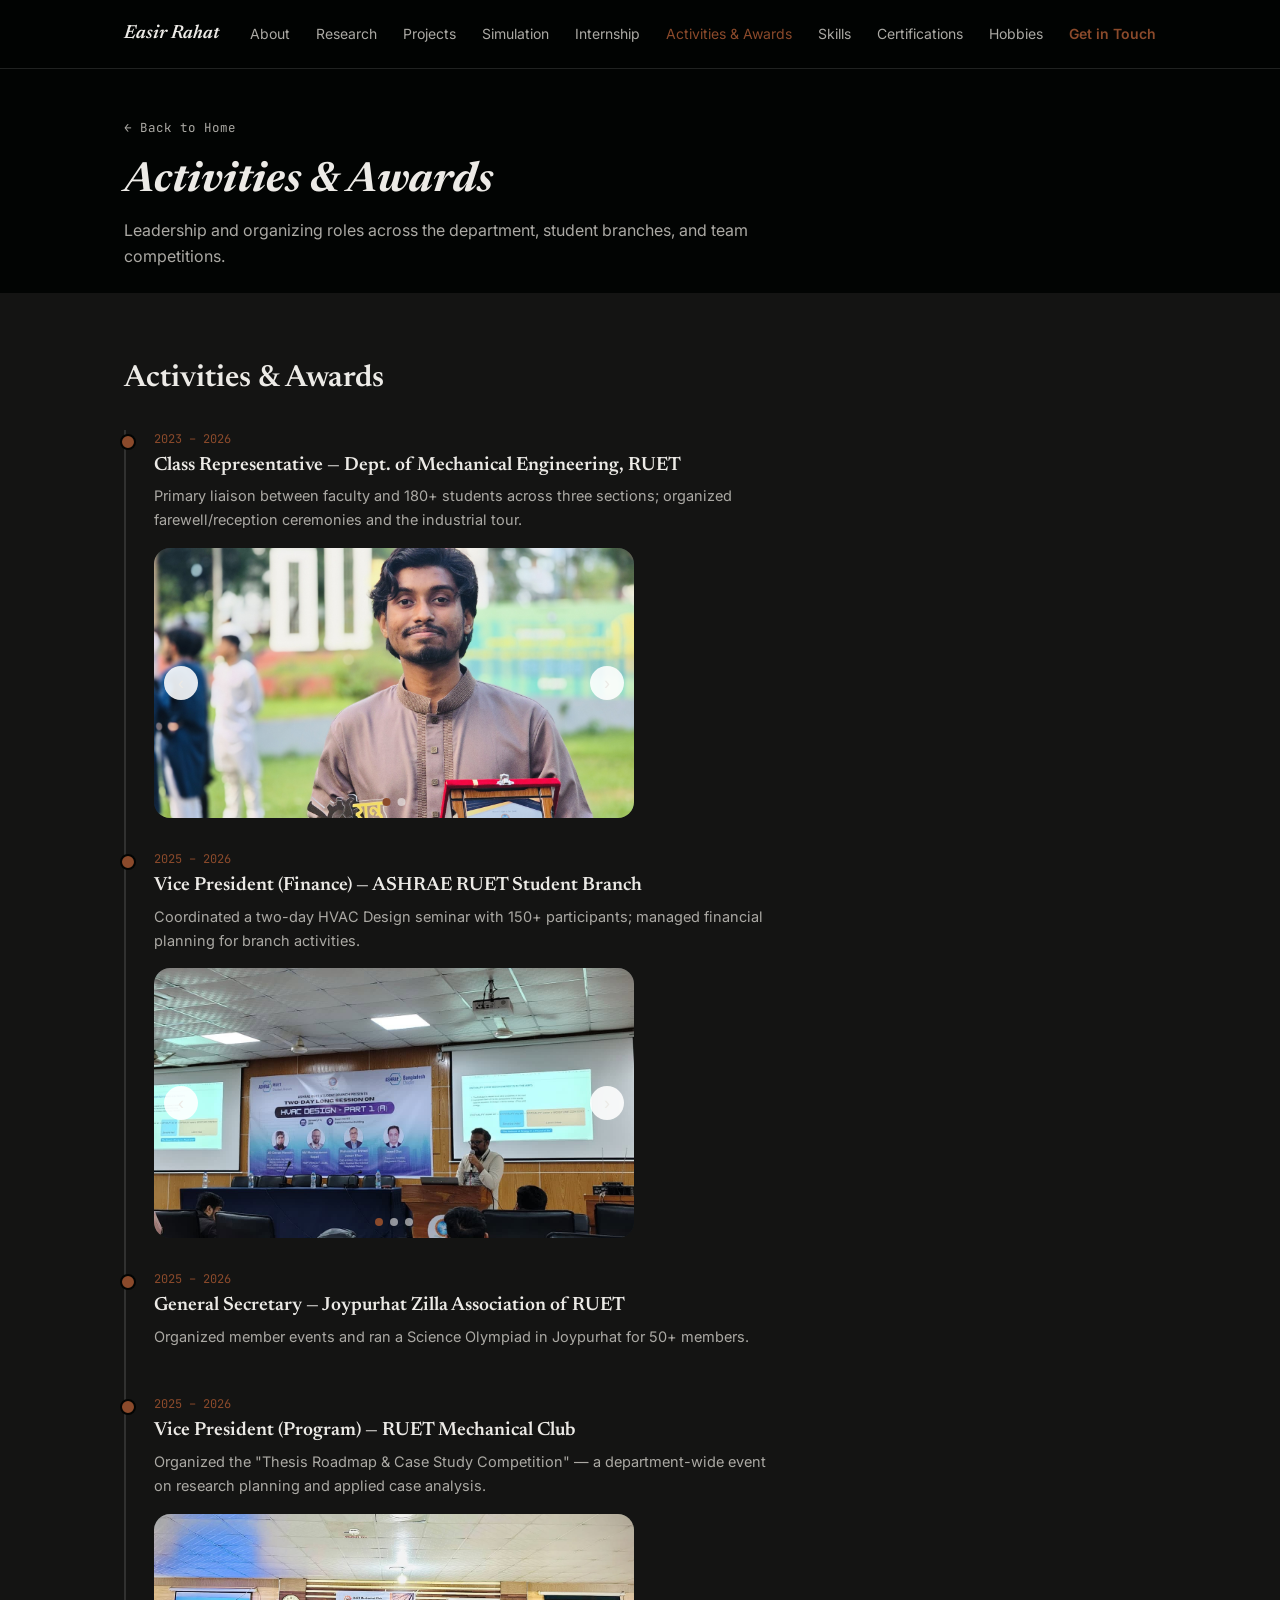
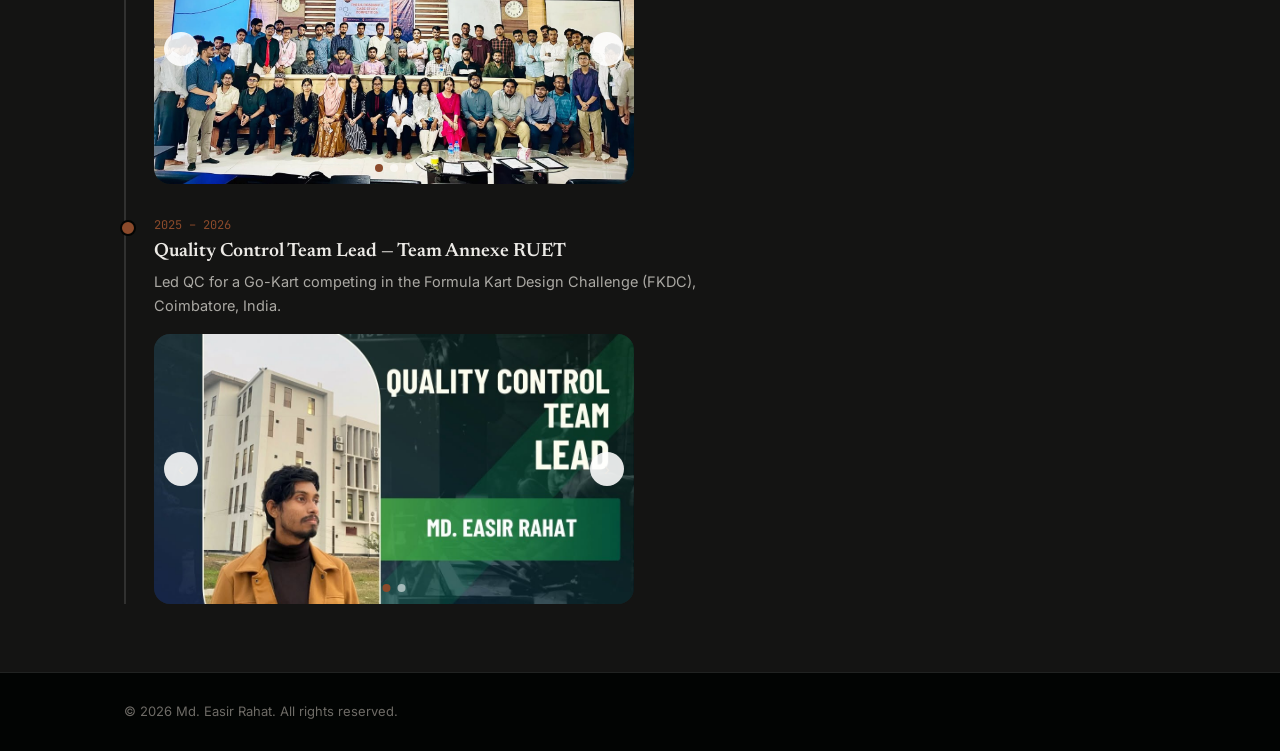
==== activities.html @ 3bb2a281 "Add files via upload" ====
<!DOCTYPE html>
<html lang="en">
<head>
<meta charset="UTF-8">
<meta name="viewport" content="width=device-width, initial-scale=1.0">
<title>Activities & Awards — Md. Easir Rahat</title>
<meta name="description" content="Leadership roles, activities, and awards of Md. Easir Rahat.">
<link rel="preconnect" href="https://fonts.googleapis.com">
<link rel="preconnect" href="https://fonts.gstatic.com" crossorigin>
<link href="https://fonts.googleapis.com/css2?family=Newsreader:ital,wght@0,500;0,600;1,500&family=Inter:wght@400;500;600;700&family=JetBrains+Mono:wght@400;500&display=swap" rel="stylesheet">
<link rel="stylesheet" href="styles.css">
</head>
<body>

<header class="site-header" id="top">
  <div class="wrap header-inner">
    <a class="wordmark" href="index.html#top">Easir Rahat</a>
    <nav class="main-nav" id="main-nav">
      <a href="index.html#about">About</a>
      <a href="research.html">Research</a>
      <a href="projects.html">Projects</a>
      <a href="simulation.html">Simulation</a>
      <a href="internship.html">Internship</a>
      <a href="activities.html" class="is-current">Activities & Awards</a>
      <a href="skills.html">Skills</a>
      <a href="certifications.html">Certifications</a>
      <a href="hobbies.html">Hobbies</a>
      <a href="index.html#contact" class="nav-cta">Get in Touch</a>
    </nav>
    <button class="nav-toggle" id="nav-toggle" aria-label="Toggle menu" aria-expanded="false">
      <span></span><span></span><span></span>
    </button>
  </div>
</header>

<main>

  <section class="page-hero">
    <div class="wrap">
      <a class="back-link" href="index.html">&larr; Back to Home</a>
      <h1>Activities &amp; Awards</h1>
      <p class="page-hero-desc">Leadership and organizing roles across the department, student branches, and team competitions.</p>
    </div>
  </section>
<section class="section alt" id="activities">
    <div class="wrap">
      <h2>Activities &amp; Awards</h2>

      <ol class="timeline">
        <li>
          <span class="timeline-date">2023 – 2026</span>
          <div class="timeline-body">
            <h3>Class Representative — Dept. of Mechanical Engineering, RUET</h3>
            <p>Primary liaison between faculty and 180+ students across three sections; organized farewell/reception ceremonies and the industrial tour.</p>
            <div class="carousel carousel-sm" data-carousel>
              <div class="carousel-track">
                <img src="assets/img/events/classrep-award-holding-plaque.jpg" alt="Receiving the Class Representative award">
                <img src="assets/img/events/classrep-group-with-tokens.jpg" alt="Class Representatives with their award plaques">
              </div>
              <button class="carousel-arrow prev" aria-label="Previous photo">‹</button>
              <button class="carousel-arrow next" aria-label="Next photo">›</button>
              <div class="carousel-dots"></div>
            </div>
          </div>
        </li>
        <li>
          <span class="timeline-date">2025 – 2026</span>
          <div class="timeline-body">
            <h3>Vice President (Finance) — ASHRAE RUET Student Branch</h3>
            <p>Coordinated a two-day HVAC Design seminar with 150+ participants; managed financial planning for branch activities.</p>
            <div class="carousel carousel-sm" data-carousel>
              <div class="carousel-track">
                <img src="assets/img/events/ashrae-hvac-speaker.jpg" alt="Speaker presenting at the ASHRAE HVAC Design session">
                <img src="assets/img/events/ashrae-hvac-audience.jpg" alt="Audience at the ASHRAE HVAC Design session">
                <img src="assets/img/events/ashrae-hvac-group-photo.jpg" alt="Group photo at the ASHRAE HVAC Design session">
              </div>
              <button class="carousel-arrow prev" aria-label="Previous photo">‹</button>
              <button class="carousel-arrow next" aria-label="Next photo">›</button>
              <div class="carousel-dots"></div>
            </div>
          </div>
        </li>
        <li>
          <span class="timeline-date">2025 – 2026</span>
          <div class="timeline-body">
            <h3>General Secretary — Joypurhat Zilla Association of RUET</h3>
            <p>Organized member events and ran a Science Olympiad in Joypurhat for 50+ members.</p>
          </div>
        </li>
        <li>
          <span class="timeline-date">2025 – 2026</span>
          <div class="timeline-body">
            <h3>Vice President (Program) — RUET Mechanical Club</h3>
            <p>Organized the "Thesis Roadmap &amp; Case Study Competition" — a department-wide event on research planning and applied case analysis.</p>
            <div class="carousel carousel-sm" data-carousel>
              <div class="carousel-track">
                <img src="assets/img/me_club/meclub-event-group-photo.jpg" alt="Thesis Roadmap and Case Study Competition group photo">
                <img src="assets/img/me_club/meclub-case-study-poster.jpg" alt="Case Study Competition event poster">
                <img src="assets/img/me_club/meclub-thesis-roadmap-poster.jpg" alt="Thesis Roadmap event poster">
              </div>
              <button class="carousel-arrow prev" aria-label="Previous photo">‹</button>
              <button class="carousel-arrow next" aria-label="Next photo">›</button>
              <div class="carousel-dots"></div>
            </div>
          </div>
        </li>
        <li>
          <span class="timeline-date">2025 – 2026</span>
          <div class="timeline-body">
            <h3>Quality Control Team Lead — Team Annexe RUET</h3>
            <p>Led QC for a Go-Kart competing in the Formula Kart Design Challenge (FKDC), Coimbatore, India.</p>
            <div class="carousel carousel-sm" data-carousel>
              <div class="carousel-track">
                <img src="assets/img/annexe-role-card.jpg" alt="Quality Control Team Lead role announcement, Team Annexe RUET">
                <img src="assets/img/annexe-seminar.jpg" alt="Team Annexe briefing session">
              </div>
              <button class="carousel-arrow prev" aria-label="Previous photo">‹</button>
              <button class="carousel-arrow next" aria-label="Next photo">›</button>
              <div class="carousel-dots"></div>
            </div>
          </div>
        </li>
      </ol>
    </div>
  </section>
</main>

<footer class="site-footer">
  <div class="wrap">
    <p>&copy; <span id="year"></span> Md. Easir Rahat. All rights reserved.</p>
  </div>
</footer>

<script src="script.js"></script>
</body>
</html>
---- styles.css ----
/* ==========================================================================
   TOKENS — extracted from profile photo
   ========================================================================== */
:root {
  --paper: #020403;
  --paper-alt: #141413;
  --card: #1A2324;
  --ink: #ECEAE6;
  --ink-soft: #ABA9A4;
  --muted: #6E6B66;
  --accent: #8B4A2B;
  --accent-deep: #5F2E1B;
  --line: rgba(255, 255, 255, 0.12);

  --font-serif: 'Newsreader', serif;
  --font-sans: 'Inter', sans-serif;
  --font-mono: 'JetBrains Mono', monospace;

  --max: 1080px;
}

* { box-sizing: border-box; }
html { scroll-behavior: smooth; }
@media (prefers-reduced-motion: reduce) {
  html { scroll-behavior: auto; }
  * { animation: none !important; transition: none !important; }
}

body {
  margin: 0;
  background: var(--paper);
  color: var(--ink);
  font-family: var(--font-sans);
  line-height: 1.65;
  font-size: 16px;
}

.wrap { max-width: var(--max); margin: 0 auto; padding: 0 24px; }

h1, h2, h3 { font-family: var(--font-serif); color: var(--ink); margin: 0 0 0.4em; line-height: 1.2; }
h2 { font-size: 1.9rem; font-weight: 600; margin-bottom: 32px; }
h3 { font-size: 1.2rem; font-weight: 600; }

p { margin: 0 0 1em; }
a { color: var(--accent); text-decoration: none; }
a:hover { text-decoration: underline; }
a:focus-visible, button:focus-visible { outline: 2px solid var(--accent-deep); outline-offset: 3px; }
ul, ol { list-style: none; margin: 0; padding: 0; }
img { max-width: 100%; display: block; }

/* ==========================================================================
   HEADER
   ========================================================================== */
.site-header {
  position: sticky; top: 0; z-index: 50;
  background: rgba(2, 4, 3, 0.92);
  backdrop-filter: blur(6px);
  border-bottom: 1px solid var(--line);
}
.header-inner { display: flex; align-items: center; justify-content: space-between; height: 68px; }
.wordmark { font-family: var(--font-serif); font-weight: 600; font-size: 19px; color: var(--ink); font-style: italic; }
.wordmark:hover { text-decoration: none; }

.main-nav { display: flex; gap: 26px; }
.main-nav a { font-size: 14px; color: var(--ink-soft); }
.main-nav a:hover { color: var(--accent); text-decoration: none; }
.nav-cta { color: var(--accent) !important; font-weight: 600; }

.nav-toggle { display: none; flex-direction: column; gap: 5px; background: none; border: none; cursor: pointer; padding: 8px; }
.nav-toggle span { width: 22px; height: 2px; background: var(--ink); display: block; }

/* ==========================================================================
   HERO
   ========================================================================== */
.hero { padding: 72px 0 88px; }
.hero-grid { display: grid; grid-template-columns: 1.1fr 0.9fr; gap: 56px; align-items: center; }

.eyebrow {
  font-family: var(--font-mono); font-size: 12.5px; text-transform: uppercase;
  letter-spacing: 0.08em; color: var(--accent); margin-bottom: 10px;
}
.hero-greeting { font-family: var(--font-serif); font-style: italic; font-size: 1.2rem; color: var(--ink-soft); margin: 0 0 4px; }
.hero-copy h1 { font-size: clamp(2.4rem, 5vw, 3.4rem); font-style: italic; }
.hero-tagline { font-size: 1.15rem; color: var(--ink-soft); font-weight: 500; margin-bottom: 4px; }
.hero-location { font-family: var(--font-mono); font-size: 13px; color: var(--muted); margin-bottom: 18px; }
.hero-pitch { color: var(--ink-soft); max-width: 52ch; }
.hero-research-line { font-family: var(--font-mono); font-size: 13px; color: var(--muted); max-width: 58ch; margin-top: -6px; }

.hero-actions { display: flex; gap: 14px; margin-top: 24px; flex-wrap: wrap; }

.stat-row {
  display: grid; grid-template-columns: repeat(4, 1fr); gap: 14px; margin-top: 40px; padding-top: 28px;
  border-top: 1px solid var(--line);
}
.stat {
  display: flex; flex-direction: column; gap: 4px;
  padding: 16px 14px; border-radius: 10px;
  background: var(--accent);
}
.stat-num { font-family: var(--font-serif); font-weight: 600; font-size: 2rem; line-height: 1; color: #FFFFFF; }
.stat-label { font-size: 13px; color: #FFFFFF; opacity: 0.85; }
.btn {
  font-family: var(--font-sans); font-weight: 600; font-size: 14.5px;
  padding: 12px 24px; border-radius: 999px; display: inline-block; border: 2px solid transparent;
}
.btn:hover { text-decoration: none; }
.btn-primary { background: var(--accent); color: #FFFFFF; }
.btn-primary:hover { background: var(--ink); color: var(--paper); }
.btn-outline { border-color: var(--ink-soft); color: var(--ink); }
.btn-outline:hover { background: var(--ink); color: var(--paper); border-color: var(--ink); }

.hero-visual { position: relative; display: flex; align-items: center; justify-content: center; margin-top: -18px; }
.portrait-frame {
  width: 280px; height: 340px; border-radius: 28px;
  border: 2px solid var(--accent); padding: 6px; overflow: hidden;
  background: var(--card);
}
.portrait-frame img { width: 100%; height: 100%; object-fit: cover; border-radius: 22px; }

/* ==========================================================================
   SECTIONS
   ========================================================================== */
.section { padding: 68px 0; }
.section.alt { background: var(--paper-alt); }

.card-eyebrow {
  font-family: var(--font-mono); font-size: 11.5px; color: var(--accent);
  letter-spacing: 0.03em; margin: 0 0 6px;
}

/* ==========================================================================
   ABOUT
   ========================================================================== */
.about-grid { display: flex; flex-direction: column; gap: 32px; }
.about-copy { max-width: 68ch; color: var(--ink-soft); }
.fact-strip { display: flex; flex-wrap: wrap; gap: 14px; }
.fact {
  background: var(--card); border: 1px solid var(--line); border-radius: 14px; padding: 14px 18px;
  display: flex; flex-direction: column; gap: 4px; flex: 1 1 180px;
}
.fact-label { font-family: var(--font-mono); font-size: 10.5px; text-transform: uppercase; color: var(--muted); }
.fact-value { font-size: 14px; font-weight: 600; }

/* ==========================================================================
   RESEARCH FOCUS
   ========================================================================== */
.research-quote {
  font-family: var(--font-serif); font-style: italic; font-size: 1.25rem;
  color: var(--ink); line-height: 1.55; margin: 0 0 28px;
  border-left: 3px solid var(--accent); padding-left: 24px; max-width: 72ch;
}
.tag-row { display: flex; flex-wrap: wrap; gap: 10px; }
.tag-row.small .tag { font-size: 12px; padding: 5px 12px; }
.tag {
  font-family: var(--font-mono); font-size: 13px; color: var(--ink-soft);
  background: var(--card); border: 1px solid var(--line); border-radius: 999px; padding: 7px 16px;
}

/* ==========================================================================
   PUBLICATIONS
   ========================================================================== */
.pub { padding: 28px 0; border-bottom: 1px solid var(--line); }
.pub:last-child { border-bottom: none; }
.pub-head { display: flex; flex-direction: column; gap: 6px; margin-bottom: 8px; }
.pub-head h3 { max-width: 70ch; }
.pub-status {
  font-family: var(--font-mono); font-size: 12px; color: var(--accent);
  background: var(--card); border: 1px solid var(--line); display: inline-block; padding: 4px 12px; border-radius: 999px; width: fit-content;
}
.pub-authors { font-size: 14px; color: var(--ink-soft); margin-bottom: 10px; }
.pub-desc { color: var(--ink-soft); max-width: 74ch; }

/* ==========================================================================
   PROJECTS
   ========================================================================== */
.project-grid { display: grid; grid-template-columns: repeat(2, 1fr); gap: 32px; }
.project-card-wide { grid-column: 1 / -1; }
.project-media {
  border-radius: 16px; overflow: hidden; margin-bottom: 16px; background: var(--card); border: 1px solid var(--line);
  aspect-ratio: 4/3;
}
.project-media img { width: 100%; height: 100%; object-fit: cover; }
.project-media.two-up { display: grid; grid-template-columns: 1fr 1fr; gap: 2px; aspect-ratio: 8/3; }
.project-media.placeholder {
  display: flex; align-items: center; justify-content: center;
  background: repeating-linear-gradient(45deg, var(--paper-alt), var(--paper-alt) 10px, var(--card) 10px, var(--card) 20px);
}
.project-media.placeholder::before {
  content: attr(data-label);
  font-family: var(--font-mono); font-size: 12px; color: var(--muted);
  background: var(--card); padding: 6px 14px; border-radius: 999px;
}
.project-card p:last-child { color: var(--ink-soft); font-size: 14.5px; }

.project-details { margin-top: 14px; }
.project-details summary {
  font-family: var(--font-mono); font-size: 13px; color: var(--accent);
  cursor: pointer; list-style: none; user-select: none;
}
.project-details summary::-webkit-details-marker { display: none; }
.project-details summary:hover { color: var(--ink); }
.project-details[open] summary { color: var(--ink); margin-bottom: 10px; }
.project-details p {
  color: var(--ink-soft); font-size: 14.5px; max-width: 68ch;
  border-left: 2px solid var(--accent); padding-left: 16px;
}

/* ==========================================================================
   TIMELINE
   ========================================================================== */
.timeline { position: relative; padding-left: 28px; border-left: 2px solid var(--line); }
.timeline li { position: relative; padding-bottom: 32px; }
.timeline li:last-child { padding-bottom: 0; }
.timeline li::before {
  content: ""; position: absolute; left: -34px; top: 4px;
  width: 12px; height: 12px; border-radius: 50%; background: var(--accent);
  border: 2px solid var(--paper);
}
.timeline-date {
  font-family: var(--font-mono); font-size: 12px; color: var(--accent);
  display: block; margin-bottom: 4px;
}
.timeline-body p { color: var(--ink-soft); font-size: 14.5px; max-width: 70ch; }

/* ==========================================================================
   SKILLS
   ========================================================================== */
.skills-cols { display: grid; grid-template-columns: 1fr 1fr; gap: 40px; }
.chip-row { display: flex; flex-wrap: wrap; gap: 10px; }
.chip {
  background: var(--card); border: 1px solid var(--line); border-radius: 999px;
  padding: 8px 16px; font-size: 13.5px;
}

/* ==========================================================================
   CERTIFICATIONS
   ========================================================================== */
.cert-list { display: flex; flex-direction: column; gap: 20px; }
.cert-row {
  display: grid; grid-template-columns: 130px 1fr; gap: 22px;
  background: var(--card); border: 1px solid var(--line); border-radius: 16px; padding: 18px; align-items: center;
}
.cert-row img { border-radius: 10px; aspect-ratio: 4/3; object-fit: cover; }
.cert-row p:last-child { color: var(--ink-soft); font-size: 14px; margin: 0 0 8px; }
.cert-links { display: flex; gap: 18px; font-family: var(--font-mono); font-size: 12.5px; }

/* ==========================================================================
   HOBBIES
   ========================================================================== */
.hobby-strip { display: grid; grid-template-columns: repeat(4, 1fr); gap: 14px; margin-top: 20px; }
.hobby-strip img { border-radius: 14px; aspect-ratio: 1/1; object-fit: cover; }
.internship-strip { grid-template-columns: repeat(3, 1fr); margin-top: 20px; }
.hobby-group { margin-bottom: 40px; }
.hobby-group:last-child { margin-bottom: 0; }
.hobby-group h3 { margin-bottom: 4px; }

/* ==========================================================================
   CONTACT
   ========================================================================== */
.contact-wrap { text-align: left; }
.contact-headline { font-size: 2.2rem; font-style: italic; }
.contact-pills { display: flex; flex-wrap: wrap; gap: 12px; margin: 24px 0 20px; }
.pill-link {
  font-family: var(--font-sans); font-weight: 600; font-size: 14px;
  padding: 11px 22px; border-radius: 999px; border: 2px solid var(--ink-soft);
  color: var(--ink);
}
.pill-link:hover { text-decoration: none; background: var(--ink); color: var(--paper); border-color: var(--ink); }
.pill-primary { background: var(--accent); border-color: var(--accent); color: #FFFFFF; }
.pill-primary:hover { background: var(--accent-deep); border-color: var(--accent-deep); color: #FFFFFF; }
.contact-detail { font-family: var(--font-mono); font-size: 13px; color: var(--muted); }

.internship-narrative { color: var(--ink-soft); max-width: 74ch; margin: 20px 0 24px; }

/* ==========================================================================
   FOOTER
   ========================================================================== */
.site-footer { padding: 28px 0; border-top: 1px solid var(--line); }
.site-footer p { margin: 0; font-size: 13px; color: var(--muted); }

/* ==========================================================================
   CAROUSEL
   ========================================================================== */
.carousel {
  position: relative; border-radius: 16px; overflow: hidden;
  aspect-ratio: 4/3; background: var(--card);
}
.carousel-track { display: flex; height: 100%; transition: transform 0.45s ease; }
.carousel-track img { width: 100%; height: 100%; object-fit: cover; flex: 0 0 100%; }

.carousel-arrow {
  position: absolute; top: 50%; transform: translateY(-50%);
  width: 34px; height: 34px; border-radius: 50%; border: none;
  background: rgba(255,255,255,0.88); color: var(--ink);
  font-size: 18px; line-height: 1; cursor: pointer;
  display: flex; align-items: center; justify-content: center;
}
.carousel-arrow.prev { left: 10px; }
.carousel-arrow.next { right: 10px; }
.carousel-arrow:hover { background: #fff; }

.carousel-dots {
  position: absolute; bottom: 12px; left: 50%; transform: translateX(-50%);
  display: flex; gap: 7px;
}
.carousel-dots button {
  width: 8px; height: 8px; border-radius: 50%; border: none; padding: 0;
  background: rgba(255,255,255,0.55); cursor: pointer;
}
.carousel-dots button.active { background: var(--accent); }

.carousel-sm { aspect-ratio: 16/9; margin-top: 16px; max-width: 480px; }

/* ==========================================================================
   PAGE HERO (sub-page banner)
   ========================================================================== */
.page-hero { padding: 44px 0 8px; }
.back-link {
  font-family: var(--font-mono); font-size: 12.5px; color: var(--ink-soft);
  display: inline-flex; align-items: center; gap: 6px; margin-bottom: 18px;
}
.back-link:hover { color: var(--accent); text-decoration: none; }
.page-hero h1 { font-size: clamp(1.9rem, 4vw, 2.6rem); font-style: italic; margin-bottom: 10px; }
.page-hero-desc { color: var(--ink-soft); max-width: 68ch; }

/* ==========================================================================
   EXPLORE GRID (homepage section links)
   ========================================================================== */
.explore-grid { display: grid; grid-template-columns: repeat(3, 1fr); gap: 20px; }
.explore-card {
  background: var(--card); border: 1px solid var(--line); border-radius: 16px;
  padding: 22px 22px 20px; display: flex; flex-direction: column; gap: 8px;
}
.explore-card h3 { font-size: 1.05rem; }
.explore-card p { color: var(--ink-soft); font-size: 14px; margin: 0 0 6px; flex-grow: 1; }
.explore-link { font-family: var(--font-mono); font-size: 12.5px; font-weight: 500; color: var(--accent); }
.explore-card:hover .explore-link { color: var(--ink); }
.explore-card:hover { border-color: var(--accent); }

/* ==========================================================================
   SIMULATION
   ========================================================================== */
.sim-grid { display: grid; grid-template-columns: repeat(2, 1fr); gap: 32px; }
.sim-card {
  background: var(--card); border: 1px solid var(--line); border-radius: 16px;
  padding: 24px; display: flex; flex-direction: column; gap: 10px;
}
.sim-media {
  border-radius: 14px; overflow: hidden; aspect-ratio: 4/3; margin-bottom: 6px;
  display: flex; align-items: center; justify-content: center;
  background: repeating-linear-gradient(45deg, var(--paper-alt), var(--paper-alt) 10px, var(--card) 10px, var(--card) 20px);
  border: 1px solid var(--line);
}
.sim-media::before {
  content: attr(data-label);
  font-family: var(--font-mono); font-size: 12px; color: var(--muted);
  background: var(--card); padding: 6px 14px; border-radius: 999px; text-align: center;
}
.sim-media img { width: 100%; height: 100%; object-fit: cover; }
.sim-card.sim-pending { align-items: center; justify-content: center; text-align: center; border-style: dashed; }
.sim-card.sim-pending .card-eyebrow { margin: 0; }

.sim-feature {
  background: var(--card); border: 1px solid var(--line); border-radius: 16px;
  padding: 28px; margin-top: 32px;
}
.sim-feature h3 { margin-bottom: 10px; }
.sim-feature .about-copy { margin-bottom: 14px; }
.sim-feature .tag-row { margin-bottom: 20px; }
.sim-feature .carousel { max-width: 640px; margin: 0 auto; }
.sim-download { margin-top: 16px; font-family: var(--font-mono); font-size: 13px; }
.sim-results { display: flex; flex-wrap: wrap; gap: 14px; margin: 18px 0 22px; }
.sim-results .fact { flex: 1 1 180px; }

/* Active nav link (current page) */
.main-nav a.is-current { color: var(--accent); }

/* ==========================================================================
   RESPONSIVE
   ========================================================================== */
@media (max-width: 860px) {
  .hero-grid { grid-template-columns: 1fr; text-align: center; }
  .hero-copy { order: 2; }
  .hero-visual { order: 1; }
  .hero-pitch { margin-left: auto; margin-right: auto; }
  .hero-actions { justify-content: center; }
  .about-copy { margin-left: auto; margin-right: auto; }

  .project-grid, .skills-cols { grid-template-columns: 1fr; }
  .cert-row { grid-template-columns: 90px 1fr; }
  .hobby-strip { grid-template-columns: repeat(2, 1fr); }
  .explore-grid { grid-template-columns: 1fr; }
  .sim-grid { grid-template-columns: 1fr; }
  .stat-row { grid-template-columns: repeat(2, 1fr); }

  .main-nav {
    position: fixed; top: 68px; left: 0; right: 0; background: var(--paper);
    border-bottom: 1px solid var(--line); flex-direction: column; align-items: flex-start;
    padding: 16px 24px 24px; gap: 14px; transform: translateY(-130%); transition: transform 0.25s ease;
  }
  .main-nav.is-open { transform: translateY(0); }
  .nav-toggle { display: flex; }
}

@media (max-width: 520px) {
  .hobby-strip { grid-template-columns: repeat(2, 1fr); }
  .project-media.two-up { grid-template-columns: 1fr; aspect-ratio: 4/3; }
}
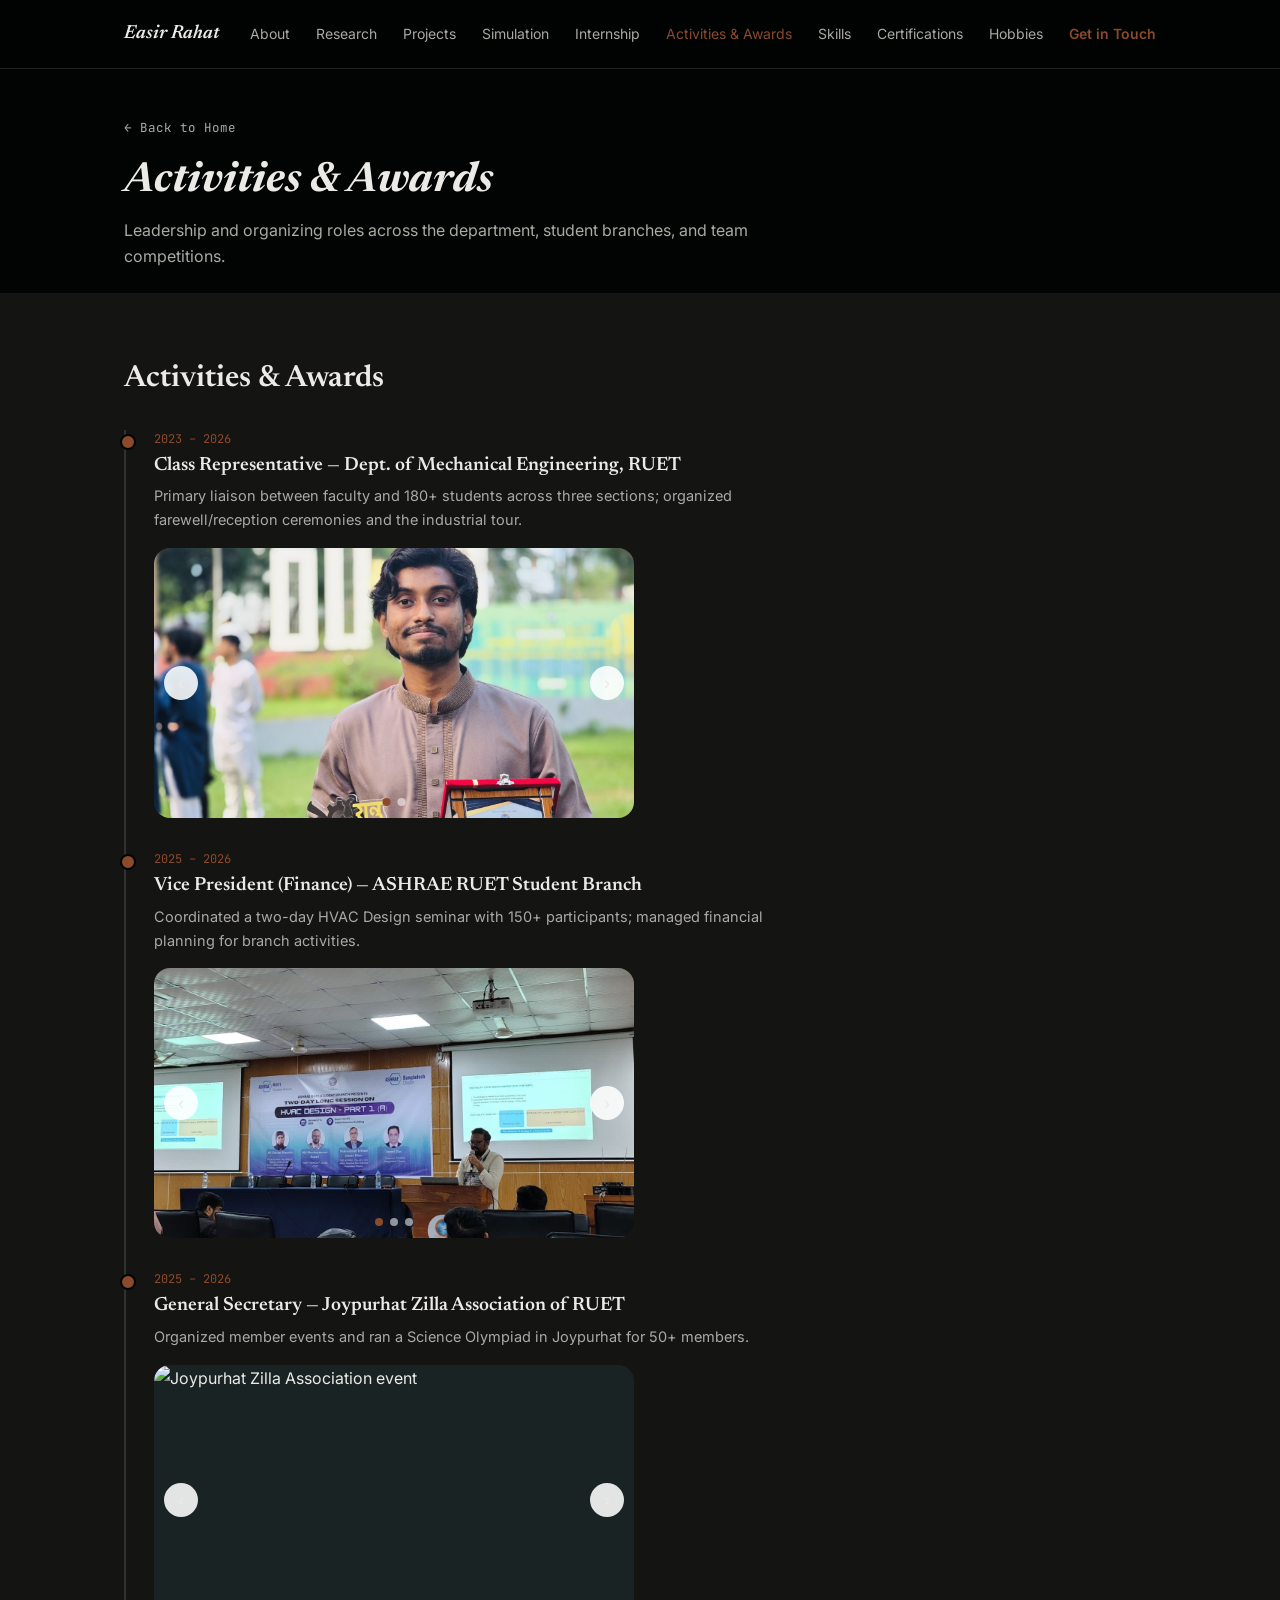
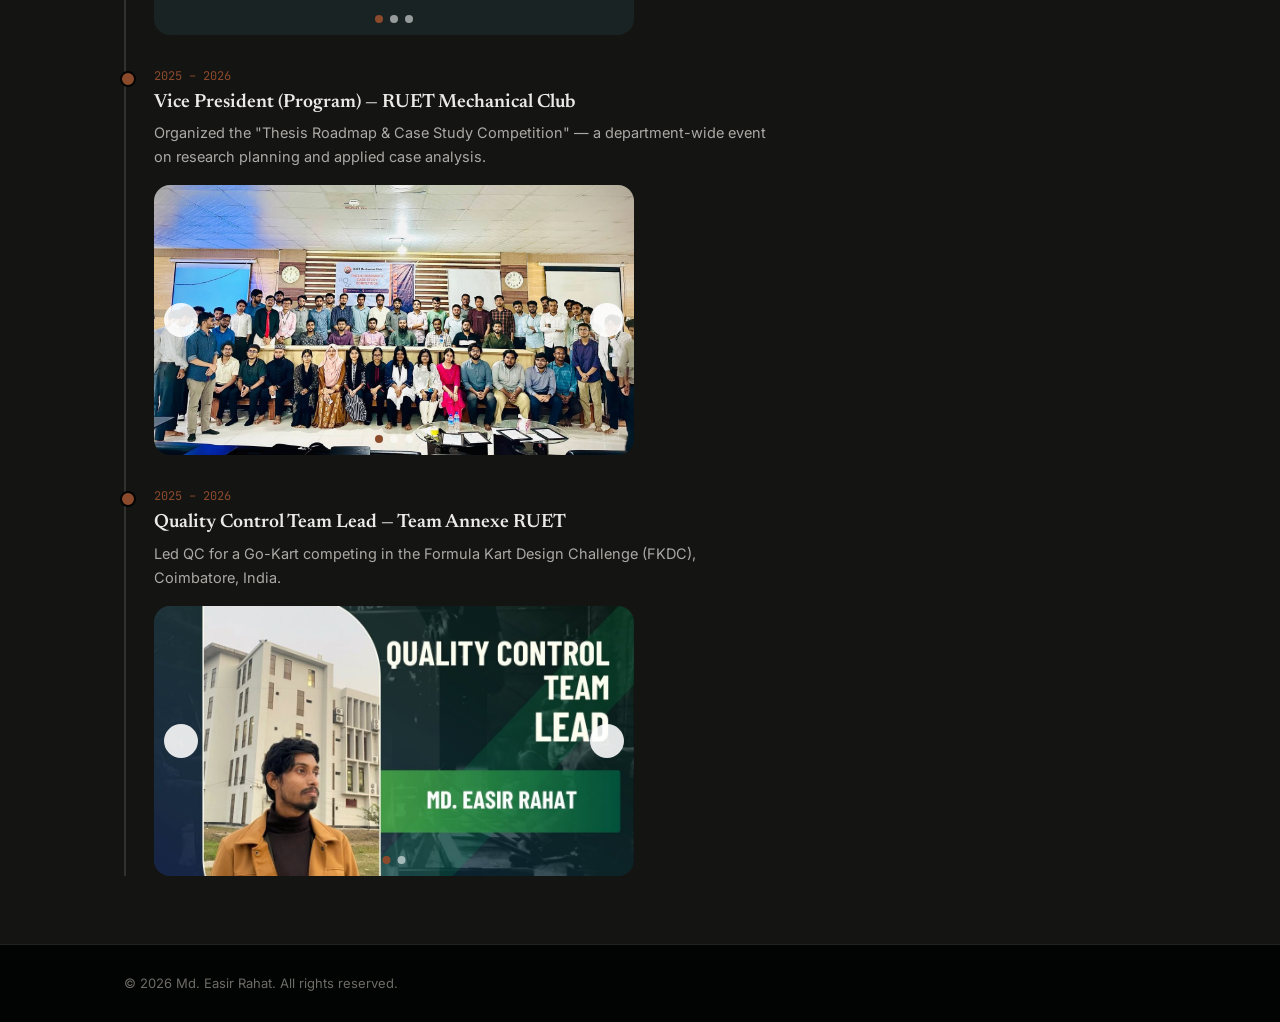
==== commit 96311e9f: "Update activities.html" ====
--- a/activities.html
+++ b/activities.html
@@ -80,13 +80,23 @@
             </div>
           </div>
         </li>
-        <li>
-          <span class="timeline-date">2025 – 2026</span>
-          <div class="timeline-body">
-            <h3>General Secretary — Joypurhat Zilla Association of RUET</h3>
-            <p>Organized member events and ran a Science Olympiad in Joypurhat for 50+ members.</p>
-          </div>
-        </li>
+       <li>
+  <span class="timeline-date">2025 – 2026</span>
+  <div class="timeline-body">
+    <h3>General Secretary — Joypurhat Zilla Association of RUET</h3>
+    <p>Organized member events and ran a Science Olympiad in Joypurhat for 50+ members.</p>
+    <div class="carousel carousel-sm" data-carousel>
+      <div class="carousel-track">
+        <img src="assets/img/jzar/jzar-event-1.jpeg" alt="Joypurhat Zilla Association event">
+        <img src="assets/img/jzar/jzar-event-2.jpeg" alt="Joypurhat Zilla Association members">
+        <img src="assets/img/jzar/jzar-event-3.jpeg" alt="Joypurhat Zilla Association gathering">
+      </div>
+      <button class="carousel-arrow prev" aria-label="Previous photo">‹</button>
+      <button class="carousel-arrow next" aria-label="Next photo">›</button>
+      <div class="carousel-dots"></div>
+    </div>
+  </div>
+</li>
         <li>
           <span class="timeline-date">2025 – 2026</span>
           <div class="timeline-body">
